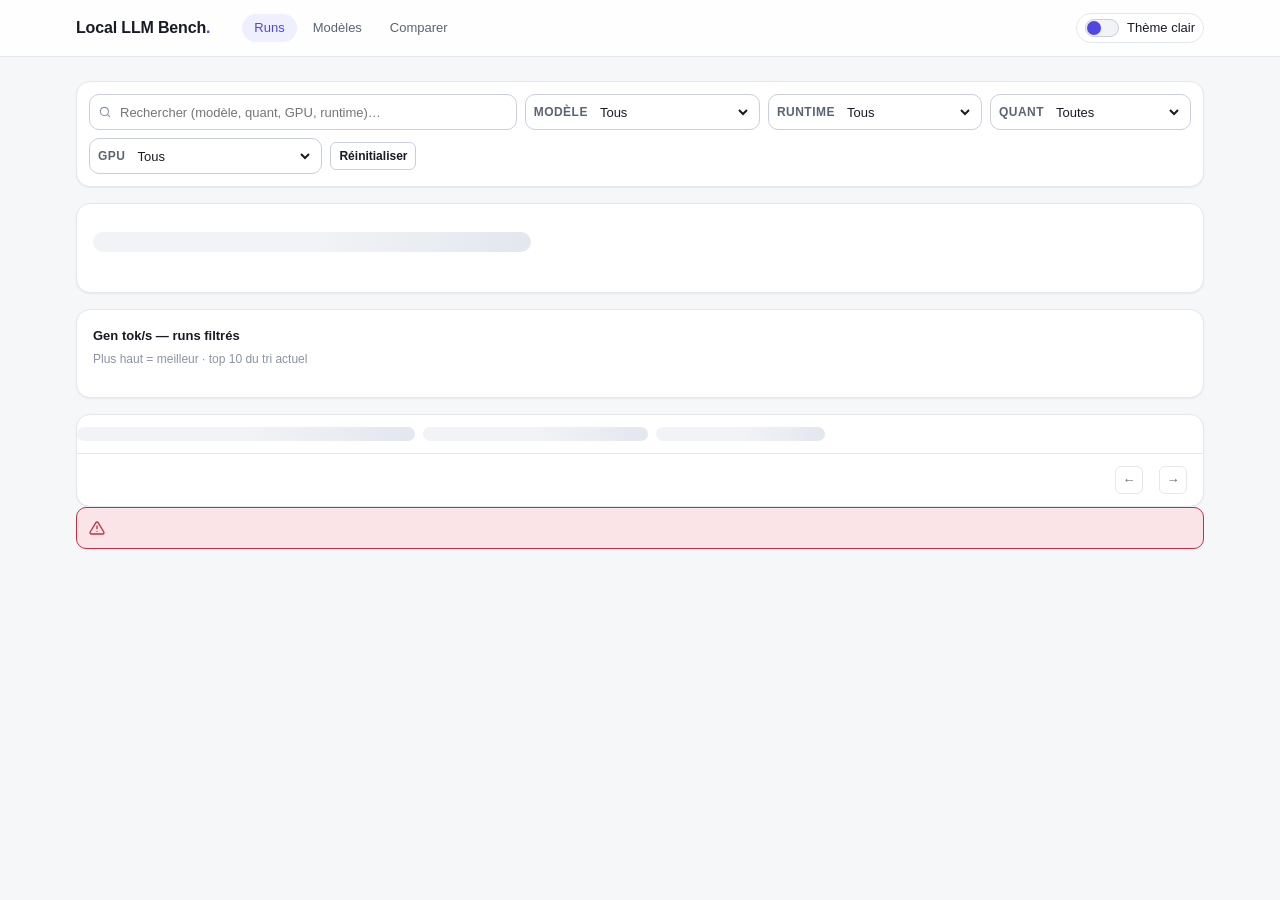
==== index.html @ 627821a8 "Root index: meta-refresh to ui/ (GitHub Pages serves repo root, dashboard lives in ui/)" ====
<!DOCTYPE html>
<html lang="fr">
<head>
<meta charset="UTF-8">
<meta http-equiv="refresh" content="0; url=ui/">
<title>Local LLM Bench</title>
</head>
<body>
<p>Redirection vers <a href="ui/">Local LLM Bench</a>…</p>
</body>
</html>
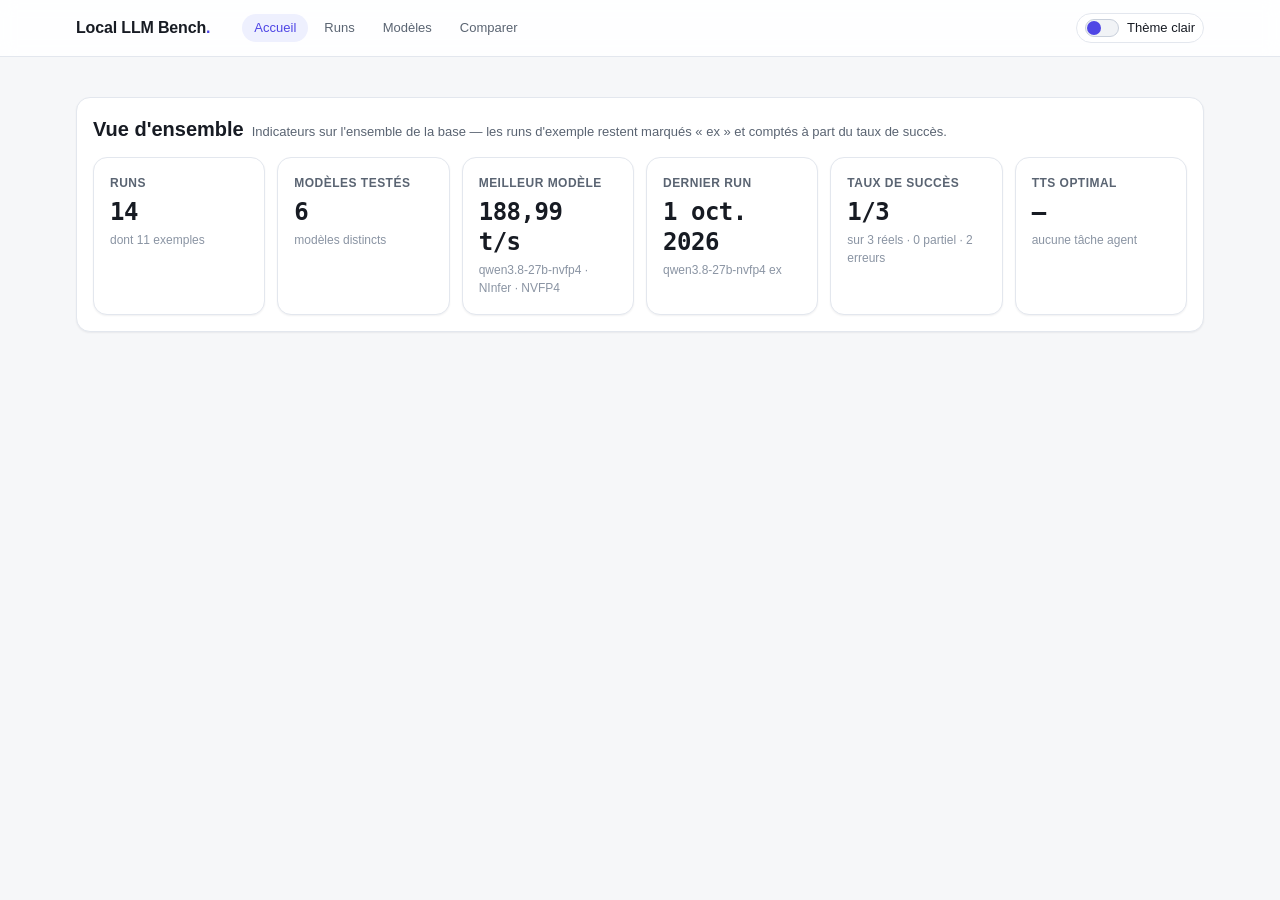
==== commit f9325d09: "Add Dashboard entry page with KPIs and navigation New ui/dashboard.html + dashboardInit() in app.js:" ====
--- a/index.html
+++ b/index.html
@@ -2,10 +2,10 @@
 <html lang="fr">
 <head>
 <meta charset="UTF-8">
-<meta http-equiv="refresh" content="0; url=ui/">
+<meta http-equiv="refresh" content="0; url=ui/dashboard.html">
 <title>Local LLM Bench</title>
 </head>
 <body>
-<p>Redirection vers <a href="ui/">Local LLM Bench</a>…</p>
+<p>Redirection vers <a href="ui/dashboard.html">Local LLM Bench</a>…</p>
 </body>
 </html>
